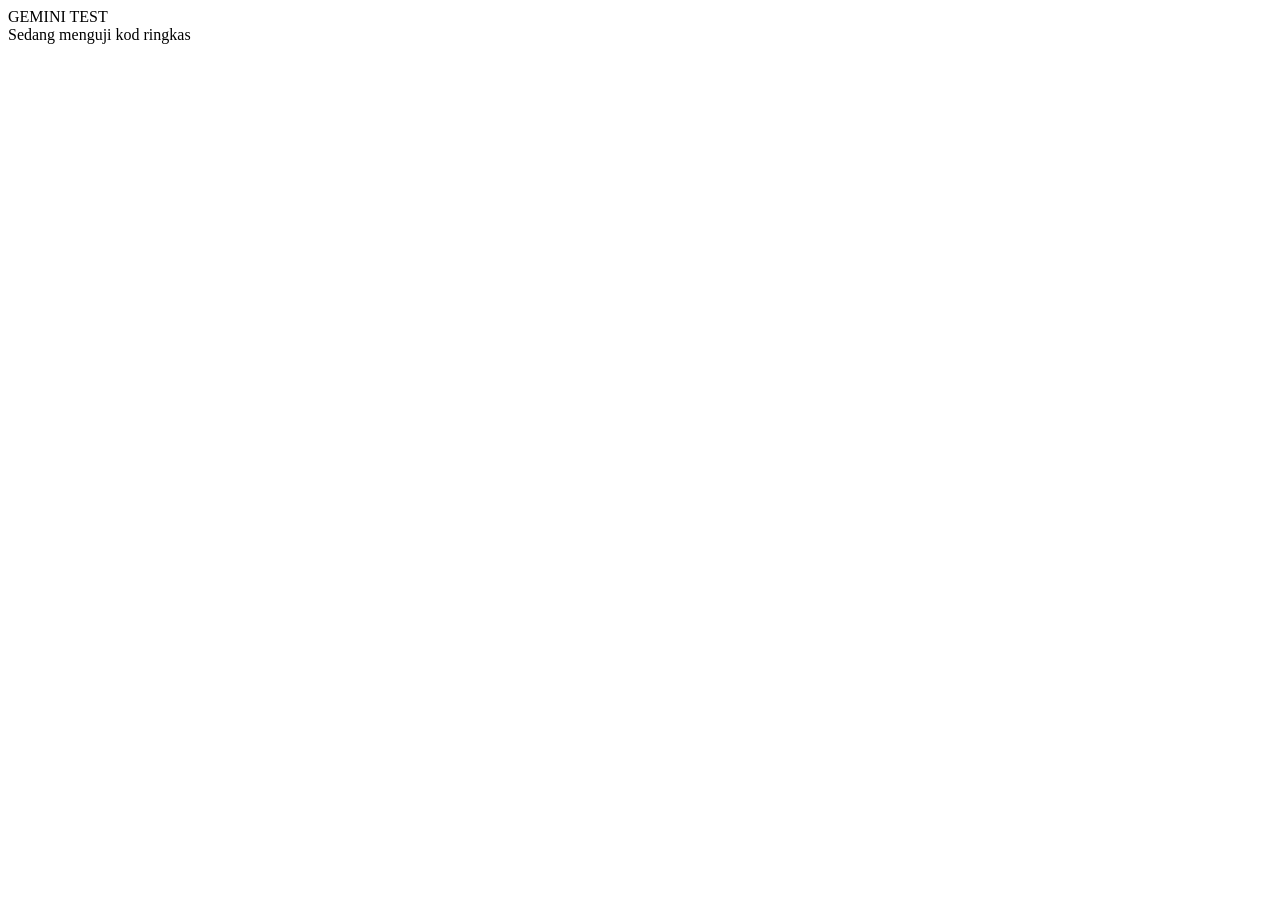
==== index.html @ 134fb784 "Create index.html" ====
<!DOCTYPE html>
<html lang="en">
<head>
    <style>
        /* Masukkan hanya CSS asas dari style-source.css di sini */
        .hide-anim { display: none; }
        .animation-in { /* kod animasi masuk */ }
        .animation-out { /* kod animasi keluar */ }
    </style>
</head>
<body>
    <div id="lower-third-1" class="alt left style-1 hide-anim">
        <div id="alt-1-name">NAMA TEST</div>
        <div id="alt-1-info">INFO TEST</div>
    </div>

    <script src="https://code.jquery.com/jquery-3.6.0.min.js"></script>
    <script>
        // Versi Ringkas tanpa Timer/Slot yang kompleks
        function showLowerThird(name, info) {
            $("#alt-1-name").text(name);
            $("#alt-1-info").text(info);
            
            const element = document.getElementById("lower-third-1");
            element.classList.remove("hide-anim", "animation-out");
            element.classList.add("animation-in");
        }

        function hideLowerThird() {
            const element = document.getElementById("lower-third-1");
            element.classList.remove("animation-in");
            element.classList.add("animation-out");
        }

        // Hardcoded Test: Terus panggil fungsi
        $(document).ready(function() {
            showLowerThird("GEMINI TEST", "Sedang menguji kod ringkas");
        });
    </script>
</body>
</html>
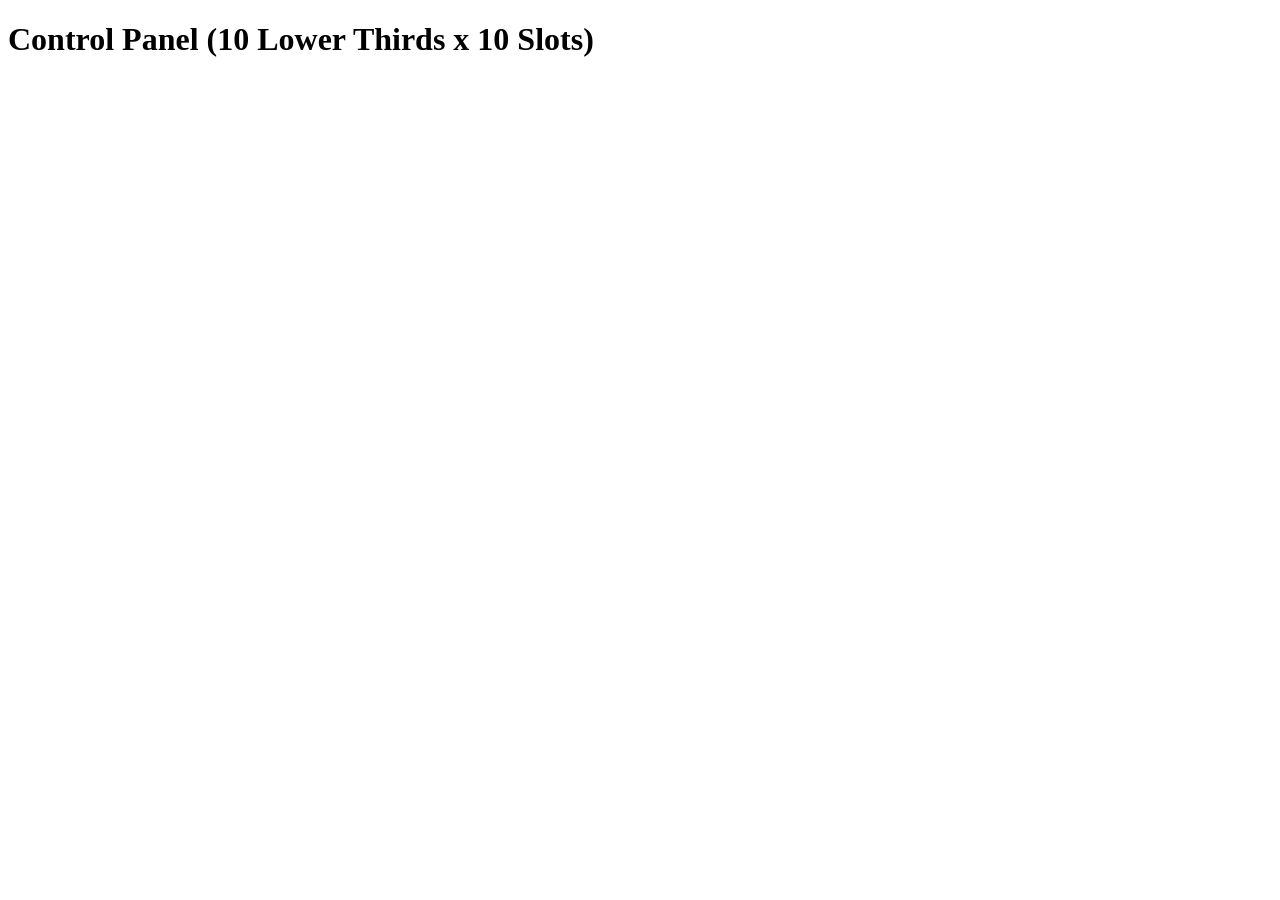
==== commit f6ad2e45: "Update index.html" ====
--- a/index.html
+++ b/index.html
@@ -1,41 +1,62 @@
 <!DOCTYPE html>
-<html lang="en">
+<html lang="ms">
 <head>
+    <meta charset="utf-8">
+    <title>10x10 Lower Thirds Control</title>
+    <link rel="stylesheet" href="../common/css/style-control_panel.css">
+    <script src="../common/js/jquery.js"></script>
     <style>
-        /* Masukkan hanya CSS asas dari style-source.css di sini */
-        .hide-anim { display: none; }
-        .animation-in { /* kod animasi masuk */ }
-        .animation-out { /* kod animasi keluar */ }
+        .lt-section { border: 1px solid #444; margin-bottom: 20px; padding: 15px; background: #222; color: white; }
+        .slot-grid { display: grid; grid-template-columns: repeat(5, 1fr); gap: 5px; margin-top: 10px; }
+        .slot-btn { padding: 5px; cursor: pointer; background: #444; color: white; border: none; }
+        .slot-btn.active { background: #007bff; }
+        input { width: 100%; margin-bottom: 5px; background: #333; color: white; border: 1px solid #555; }
     </style>
 </head>
 <body>
-    <div id="lower-third-1" class="alt left style-1 hide-anim">
-        <div id="alt-1-name">NAMA TEST</div>
-        <div id="alt-1-info">INFO TEST</div>
-    </div>
+    <h1>Control Panel (10 Lower Thirds x 10 Slots)</h1>
+    <div id="container"></div>
 
-    <script src="https://code.jquery.com/jquery-3.6.0.min.js"></script>
     <script>
-        // Versi Ringkas tanpa Timer/Slot yang kompleks
-        function showLowerThird(name, info) {
-            $("#alt-1-name").text(name);
-            $("#alt-1-info").text(info);
-            
-            const element = document.getElementById("lower-third-1");
-            element.classList.remove("hide-anim", "animation-out");
-            element.classList.add("animation-in");
+        const bcp = new BroadcastChannel('obs-lower-thirds-channel');
+
+        // Jana 10 Seksyen
+        for (let i = 1; i <= 10; i++) {
+            $('#container').append(`
+                <div class="lt-section" id="section-${i}">
+                    <h3>Lower Third #${i}</h3>
+                    <input type="text" id="alt-${i}-name" placeholder="Nama untuk LT ${i}">
+                    <input type="text" id="alt-${i}-info" placeholder="Info untuk LT ${i}">
+                    <div class="slot-grid" id="slots-${i}"></div>
+                    <button onclick="toggleLT(${i}, true)" style="background:green; color:white;">ON</button>
+                    <button onclick="toggleLT(${i}, false)" style="background:red; color:white;">OFF</button>
+                </div>
+            `);
+
+            // Jana 10 Slot untuk setiap seksyen
+            for (let s = 1; s <= 10; s++) {
+                $(`#slots-${i}`).append(`
+                    <button class="slot-btn" onclick="saveToSlot(${i}, ${s})">S${s}</button>
+                `);
+            }
         }
 
-        function hideLowerThird() {
-            const element = document.getElementById("lower-third-1");
-            element.classList.remove("animation-in");
-            element.classList.add("animation-out");
+        function saveToSlot(ltId, slotId) {
+            const name = $(`#alt-${ltId}-name`).val();
+            const info = $(`#alt-${ltId}-info`).val();
+            localStorage.setItem(`lt-${ltId}-slot-${slotId}`, JSON.stringify({name, info}));
+            alert(`LT ${ltId} Slot ${slotId} disimpan!`);
         }
 
-        // Hardcoded Test: Terus panggil fungsi
-        $(document).ready(function() {
-            showLowerThird("GEMINI TEST", "Sedang menguji kod ringkas");
-        });
+        function toggleLT(id, status) {
+            const data = {
+                id: id,
+                name: $(`#alt-${id}-name`).val(),
+                info: $(`#alt-${id}-info`).val(),
+                switch: status
+            };
+            bcp.postMessage(data);
+        }
     </script>
 </body>
 </html>
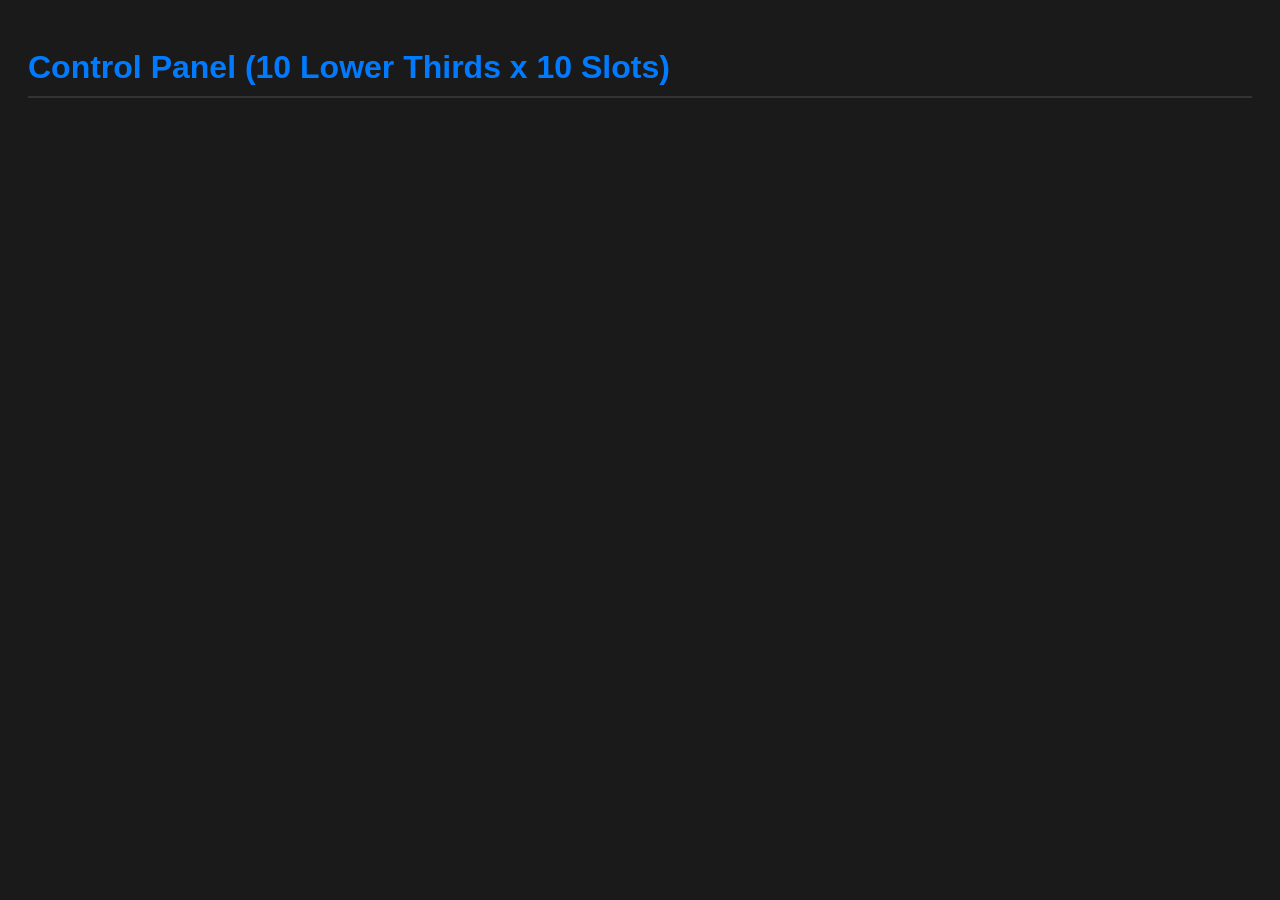
==== commit 13090bb7: "Update index.html" ====
--- a/index.html
+++ b/index.html
@@ -2,52 +2,119 @@
 <html lang="ms">
 <head>
     <meta charset="utf-8">
-    <title>10x10 Lower Thirds Control</title>
-    <link rel="stylesheet" href="../common/css/style-control_panel.css">
-    <script src="../common/js/jquery.js"></script>
+    <meta name="viewport" content="width=device-width, initial-scale=1.0">
+    <title>10x10 Lower Thirds Control Panel</title>
+    
+    <link rel="stylesheet" href="common/css/style-control_panel.css">
+    
+    <script src="common/js/jquery.js"></script>
+
     <style>
-        .lt-section { border: 1px solid #444; margin-bottom: 20px; padding: 15px; background: #222; color: white; }
-        .slot-grid { display: grid; grid-template-columns: repeat(5, 1fr); gap: 5px; margin-top: 10px; }
-        .slot-btn { padding: 5px; cursor: pointer; background: #444; color: white; border: none; }
+        /* Tambahan styling untuk memastikan grid nampak kemas */
+        .lt-section { 
+            border: 1px solid #444; 
+            margin-bottom: 20px; 
+            padding: 15px; 
+            background: #252525; 
+            color: white; 
+            border-radius: 8px;
+        }
+        .slot-grid { 
+            display: grid; 
+            grid-template-columns: repeat(5, 1fr); 
+            gap: 5px; 
+            margin-top: 10px; 
+            margin-bottom: 15px;
+        }
+        .slot-btn { 
+            padding: 8px; 
+            cursor: pointer; 
+            background: #444; 
+            color: white; 
+            border: none; 
+            border-radius: 4px;
+            font-size: 11px;
+        }
         .slot-btn.active { background: #007bff; }
-        input { width: 100%; margin-bottom: 5px; background: #333; color: white; border: 1px solid #555; }
+        .slot-btn:hover { background: #666; }
+        
+        input { 
+            width: calc(100% - 20px); 
+            margin-bottom: 10px; 
+            padding: 8px;
+            background: #333; 
+            color: white; 
+            border: 1px solid #555; 
+            border-radius: 4px;
+        }
+        
+        .control-btns { display: flex; gap: 10px; }
+        .btn-on { background: #28a745; color: white; border: none; padding: 10px; flex: 1; border-radius: 4px; cursor: pointer; font-weight: bold;}
+        .btn-off { background: #dc3545; color: white; border: none; padding: 10px; flex: 1; border-radius: 4px; cursor: pointer; font-weight: bold;}
     </style>
 </head>
-<body>
+<body class="panel">
     <h1>Control Panel (10 Lower Thirds x 10 Slots)</h1>
     <div id="container"></div>
 
     <script>
         const bcp = new BroadcastChannel('obs-lower-thirds-channel');
 
-        // Jana 10 Seksyen
+        // Jana 10 Seksyen Lower Third
         for (let i = 1; i <= 10; i++) {
             $('#container').append(`
                 <div class="lt-section" id="section-${i}">
                     <h3>Lower Third #${i}</h3>
                     <input type="text" id="alt-${i}-name" placeholder="Nama untuk LT ${i}">
                     <input type="text" id="alt-${i}-info" placeholder="Info untuk LT ${i}">
-                    <div class="slot-grid" id="slots-${i}"></div>
-                    <button onclick="toggleLT(${i}, true)" style="background:green; color:white;">ON</button>
-                    <button onclick="toggleLT(${i}, false)" style="background:red; color:white;">OFF</button>
+                    
+                    <div class="slot-grid" id="slots-${i}">
+                        </div>
+                    
+                    <div class="control-btns">
+                        <button class="btn-on" onclick="toggleLT(${i}, true)">ON</button>
+                        <button class="btn-off" onclick="toggleLT(${i}, false)">OFF</button>
+                    </div>
                 </div>
             `);
 
-            // Jana 10 Slot untuk setiap seksyen
+            // Jana 10 Slot memori untuk setiap Lower Third
             for (let s = 1; s <= 10; s++) {
                 $(`#slots-${i}`).append(`
-                    <button class="slot-btn" onclick="saveToSlot(${i}, ${s})">S${s}</button>
+                    <button class="slot-btn" id="btn-lt-${i}-s-${s}" onclick="handleSlotClick(${i}, ${s})">S${s}</button>
                 `);
             }
         }
 
-        function saveToSlot(ltId, slotId) {
-            const name = $(`#alt-${ltId}-name`).val();
-            const info = $(`#alt-${ltId}-info`).val();
-            localStorage.setItem(`lt-${ltId}-slot-${slotId}`, JSON.stringify({name, info}));
-            alert(`LT ${ltId} Slot ${slotId} disimpan!`);
+        // Fungsi Simpan (Klik Kanan/Hold tidak diset, kita guna klik biasa untuk Load & Simpan serentak untuk mudahkan test)
+        function handleSlotClick(ltId, slotId) {
+            const nameField = $(`#alt-${ltId}-name`);
+            const infoField = $(`#alt-${ltId}-info`);
+            
+            // Cuba dapatkan data sedia ada
+            const savedData = localStorage.getItem(`lt-${ltId}-slot-${slotId}`);
+
+            if (nameField.val() === "" && savedData) {
+                // Jika input kosong dan ada data disimpan, LOAD data
+                const data = JSON.parse(savedData);
+                nameField.val(data.name);
+                infoField.val(data.info);
+                console.log(`Slot ${slotId} dimuatkan untuk LT ${ltId}`);
+            } else {
+                // Simpan data baru
+                const dataToSave = {
+                    name: nameField.val(),
+                    info: infoField.val()
+                };
+                localStorage.setItem(`lt-${ltId}-slot-${slotId}`, JSON.stringify(dataToSave));
+                
+                // Highlight butang yang ada data
+                $(`#btn-lt-${ltId}-s-${slotId}`).addClass('active');
+                alert(`LT ${ltId} Slot ${slotId} Berjaya Disimpan!`);
+            }
         }
 
+        // Fungsi ON/OFF ke OBS
         function toggleLT(id, status) {
             const data = {
                 id: id,
@@ -57,6 +124,17 @@
             };
             bcp.postMessage(data);
         }
+
+        // Check data sedia ada pada permulaan (Hardcoded Test Check)
+        $(document).ready(function() {
+            for (let i = 1; i <= 10; i++) {
+                for (let s = 1; s <= 10; s++) {
+                    if (localStorage.getItem(`lt-${i}-slot-${s}`)) {
+                        $(`#btn-lt-${i}-s-${s}`).addClass('active');
+                    }
+                }
+            }
+        });
     </script>
 </body>
 </html>
--- a/common/css/style-control_panel.css
+++ b/common/css/style-control_panel.css
@@ -0,0 +1,83 @@
+body.panel {
+    background-color: #1a1a1a;
+    color: #e0e0e0;
+    font-family: 'Segoe UI', Tahoma, Geneva, Verdana, sans-serif;
+    padding: 20px;
+}
+
+h1 {
+    border-bottom: 2px solid #333;
+    padding-bottom: 10px;
+    color: #007bff;
+}
+
+.lt-section {
+    background: #252525;
+    border-radius: 8px;
+    padding: 15px;
+    margin-bottom: 20px;
+    box-shadow: 0 4px 6px rgba(0,0,0,0.3);
+}
+
+.lt-section h3 {
+    margin-top: 0;
+    color: #ffc107; /* Warna emas untuk tajuk LT */
+}
+
+input[type="text"] {
+    background: #333;
+    border: 1px solid #444;
+    color: white;
+    padding: 8px;
+    border-radius: 4px;
+    width: calc(100% - 20px);
+    margin-bottom: 10px;
+}
+
+/* Grid Butang Slot (10 Slot) */
+.slot-grid {
+    display: grid;
+    grid-template-columns: repeat(5, 1fr);
+    gap: 8px;
+    margin: 10px 0;
+}
+
+.slot-btn {
+    background: #444;
+    border: none;
+    color: white;
+    padding: 5px;
+    border-radius: 3px;
+    cursor: pointer;
+    font-size: 12px;
+    transition: 0.2s;
+}
+
+.slot-btn:hover {
+    background: #666;
+}
+
+.slot-btn.active {
+    background: #28a745; /* Hijau jika slot dipilih */
+}
+
+/* Butang ON/OFF */
+button.on-btn {
+    background: #28a745;
+    color: white;
+    border: none;
+    padding: 10px 20px;
+    border-radius: 4px;
+    cursor: pointer;
+    font-weight: bold;
+}
+
+button.off-btn {
+    background: #dc3545;
+    color: white;
+    border: none;
+    padding: 10px 20px;
+    border-radius: 4px;
+    cursor: pointer;
+    font-weight: bold;
+}
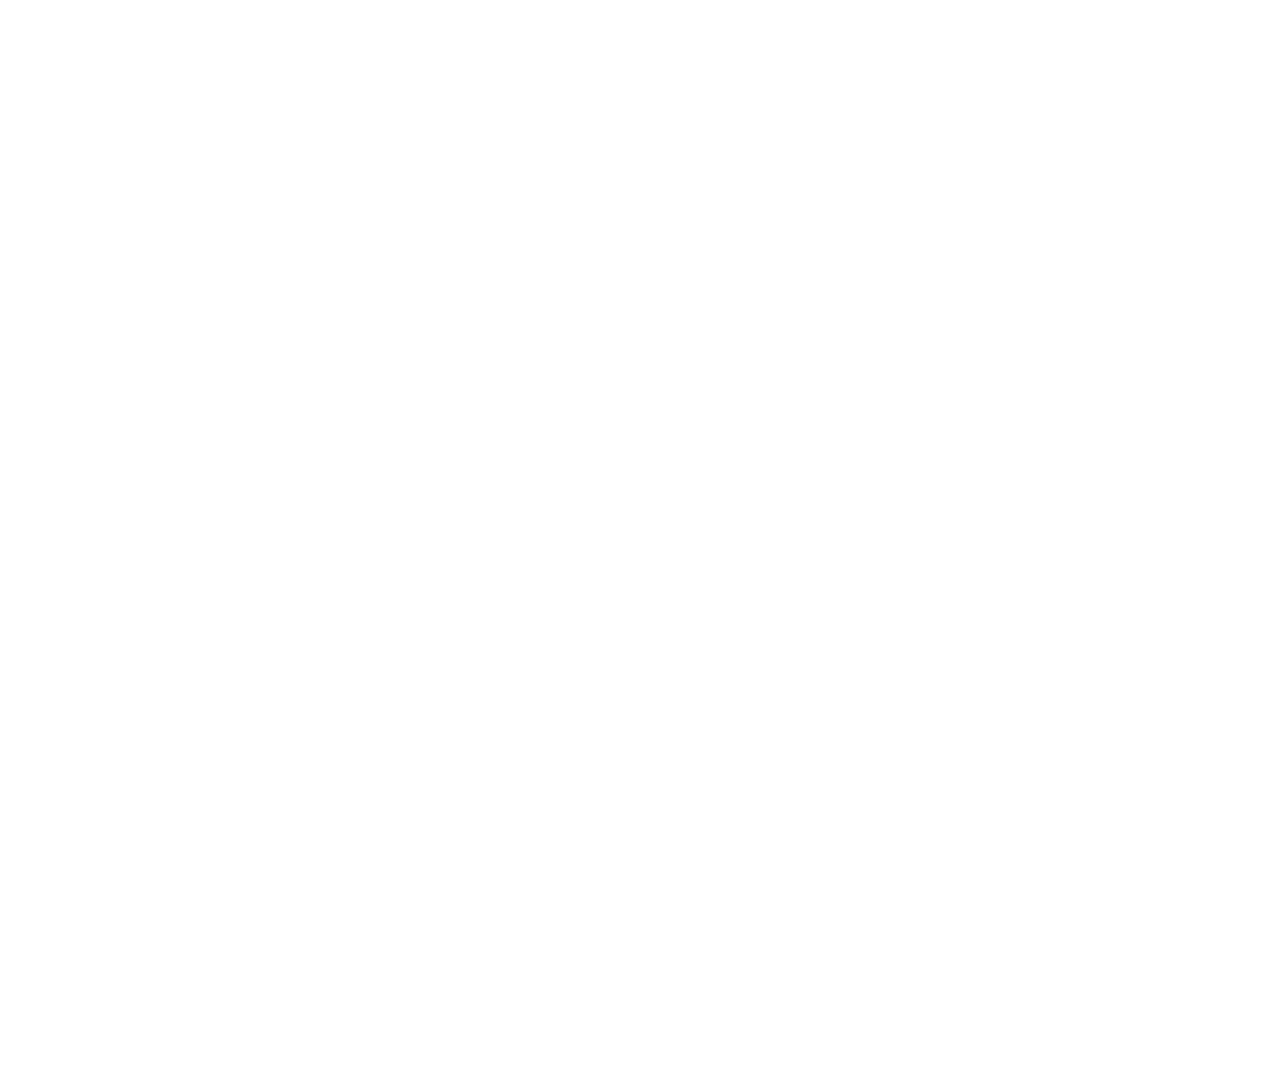
==== commit 07b14ed2: "Update index.html" ====
--- a/index.html
+++ b/index.html
@@ -2,139 +2,112 @@
 <html lang="ms">
 <head>
     <meta charset="utf-8">
-    <meta name="viewport" content="width=device-width, initial-scale=1.0">
-    <title>10x10 Lower Thirds Control Panel</title>
+    <title>Lower Thirds Source - 10 Channels</title>
     
     <link rel="stylesheet" href="common/css/style-control_panel.css">
+    <link rel="stylesheet" href="common/css/style-source.css">
     
     <script src="common/js/jquery.js"></script>
 
     <style>
-        /* Tambahan styling untuk memastikan grid nampak kemas */
-        .lt-section { 
-            border: 1px solid #444; 
-            margin-bottom: 20px; 
-            padding: 15px; 
-            background: #252525; 
-            color: white; 
-            border-radius: 8px;
+        /* Memastikan canvas adalah lutsinar dan mengikut saiz OBS */
+        body {
+            background-color: transparent !important;
+            overflow: hidden;
+            width: 1920px;
+            height: 1080px;
+            margin: 0;
+            padding: 0;
         }
-        .slot-grid { 
-            display: grid; 
-            grid-template-columns: repeat(5, 1fr); 
-            gap: 5px; 
-            margin-top: 10px; 
-            margin-bottom: 15px;
+
+        #display-container {
+            position: relative;
+            width: 100%;
+            height: 100%;
         }
-        .slot-btn { 
-            padding: 8px; 
-            cursor: pointer; 
-            background: #444; 
-            color: white; 
-            border: none; 
-            border-radius: 4px;
-            font-size: 11px;
+
+        /* Kedudukan setiap LT supaya tersusun secara menegak */
+        .alt {
+            position: absolute;
+            left: 50px;
+            transition: all 0.5s ease-in-out;
         }
-        .slot-btn.active { background: #007bff; }
-        .slot-btn:hover { background: #666; }
-        
-        input { 
-            width: calc(100% - 20px); 
-            margin-bottom: 10px; 
-            padding: 8px;
-            background: #333; 
-            color: white; 
-            border: 1px solid #555; 
-            border-radius: 4px;
+
+        /* Susunan 10 Lower Third dari bawah ke atas */
+        #lower-third-1  { bottom: 50px; }
+        #lower-third-2  { bottom: 140px; }
+        #lower-third-3  { bottom: 230px; }
+        #lower-third-4  { bottom: 320px; }
+        #lower-third-5  { bottom: 410px; }
+        #lower-third-6  { bottom: 500px; }
+        #lower-third-7  { bottom: 590px; }
+        #lower-third-8  { bottom: 680px; }
+        #lower-third-9  { bottom: 770px; }
+        #lower-third-10 { bottom: 860px; }
+
+        /* Memastikan text-mask berfungsi untuk kesan "teks muncul" */
+        .text-mask {
+            overflow: hidden;
+            display: block;
         }
-        
-        .control-btns { display: flex; gap: 10px; }
-        .btn-on { background: #28a745; color: white; border: none; padding: 10px; flex: 1; border-radius: 4px; cursor: pointer; font-weight: bold;}
-        .btn-off { background: #dc3545; color: white; border: none; padding: 10px; flex: 1; border-radius: 4px; cursor: pointer; font-weight: bold;}
     </style>
 </head>
-<body class="panel">
-    <h1>Control Panel (10 Lower Thirds x 10 Slots)</h1>
-    <div id="container"></div>
+<body class="browser-source">
+    <div id="display-container"></div>
 
     <script>
         const bcp = new BroadcastChannel('obs-lower-thirds-channel');
 
-        // Jana 10 Seksyen Lower Third
+        // Jana 10 bekas Lower Third (Mengikut struktur HTML v1.6)
         for (let i = 1; i <= 10; i++) {
-            $('#container').append(`
-                <div class="lt-section" id="section-${i}">
-                    <h3>Lower Third #${i}</h3>
-                    <input type="text" id="alt-${i}-name" placeholder="Nama untuk LT ${i}">
-                    <input type="text" id="alt-${i}-info" placeholder="Info untuk LT ${i}">
-                    
-                    <div class="slot-grid" id="slots-${i}">
+            $('#display-container').append(`
+                <div id="lower-third-${i}" class="alt left style-1 hide-anim" style="display:none;">
+                    <div class="graph-1"></div> <div class="text-content">
+                        <div class="text-mask">
+                            <div id="alt-${i}-name"></div>
                         </div>
-                    
-                    <div class="control-btns">
-                        <button class="btn-on" onclick="toggleLT(${i}, true)">ON</button>
-                        <button class="btn-off" onclick="toggleLT(${i}, false)">OFF</button>
+                        <div class="text-mask">
+                            <div id="alt-${i}-info"></div>
+                        </div>
                     </div>
+                    <div class="graph-2"></div>
                 </div>
             `);
-
-            // Jana 10 Slot memori untuk setiap Lower Third
-            for (let s = 1; s <= 10; s++) {
-                $(`#slots-${i}`).append(`
-                    <button class="slot-btn" id="btn-lt-${i}-s-${s}" onclick="handleSlotClick(${i}, ${s})">S${s}</button>
-                `);
-            }
         }
 
-        // Fungsi Simpan (Klik Kanan/Hold tidak diset, kita guna klik biasa untuk Load & Simpan serentak untuk mudahkan test)
-        function handleSlotClick(ltId, slotId) {
-            const nameField = $(`#alt-${ltId}-name`);
-            const infoField = $(`#alt-${ltId}-info`);
-            
-            // Cuba dapatkan data sedia ada
-            const savedData = localStorage.getItem(`lt-${ltId}-slot-${slotId}`);
+        // Mendengar arahan dari index.html
+        bcp.onmessage = function(ev) {
+            const data = ev.data;
+            const target = $(`#lower-third-${data.id}`);
+            const nameEl = $(`#alt-${data.id}-name`);
+            const infoEl = $(`#alt-${data.id}-info`);
 
-            if (nameField.val() === "" && savedData) {
-                // Jika input kosong dan ada data disimpan, LOAD data
-                const data = JSON.parse(savedData);
-                nameField.val(data.name);
-                infoField.val(data.info);
-                console.log(`Slot ${slotId} dimuatkan untuk LT ${ltId}`);
+            if (data.switch) {
+                // Masukkan teks baru
+                nameEl.text(data.name);
+                infoEl.text(data.info);
+
+                // Jalankan animasi masuk
+                target.show();
+                setTimeout(() => {
+                    target.removeClass('hide-anim').addClass('animation-in');
+                }, 10);
+                
+                console.log(`LT ${data.id} is now ON`);
             } else {
-                // Simpan data baru
-                const dataToSave = {
-                    name: nameField.val(),
-                    info: infoField.val()
-                };
-                localStorage.setItem(`lt-${ltId}-slot-${slotId}`, JSON.stringify(dataToSave));
+                // Jalankan animasi keluar
+                target.addClass('hide-anim').removeClass('animation-in');
                 
-                // Highlight butang yang ada data
-                $(`#btn-lt-${ltId}-s-${slotId}`).addClass('active');
-                alert(`LT ${ltId} Slot ${slotId} Berjaya Disimpan!`);
+                // Sembunyikan elemen selepas animasi tamat (0.5s)
+                setTimeout(() => {
+                    if (target.hasClass('hide-anim')) {
+                        target.hide();
+                    }
+                }, 500);
+                
+                console.log(`LT ${data.id} is now OFF`);
             }
-        }
-
-        // Fungsi ON/OFF ke OBS
-        function toggleLT(id, status) {
-            const data = {
-                id: id,
-                name: $(`#alt-${id}-name`).val(),
-                info: $(`#alt-${id}-info`).val(),
-                switch: status
-            };
-            bcp.postMessage(data);
-        }
-
-        // Check data sedia ada pada permulaan (Hardcoded Test Check)
-        $(document).ready(function() {
-            for (let i = 1; i <= 10; i++) {
-                for (let s = 1; s <= 10; s++) {
-                    if (localStorage.getItem(`lt-${i}-slot-${s}`)) {
-                        $(`#btn-lt-${i}-s-${s}`).addClass('active');
-                    }
-                }
-            }
-        });
+        };
     </script>
 </body>
 </html>
--- a/common/css/style-source.css
+++ b/common/css/style-source.css
@@ -0,0 +1,56 @@
+/* Layout Asas Lower Third */
+.browser-source {
+    overflow: hidden;
+    background-color: transparent;
+}
+
+.alt {
+    position: absolute;
+    display: flex;
+    align-items: center;
+    opacity: 0;
+    transition: all 0.5s ease-in-out;
+    bottom: 50px; /* Kedudukan dari bawah */
+    left: 50px;   /* Kedudukan dari kiri */
+}
+
+/* Animasi In/Out sebijik fail asal */
+.animation-in {
+    opacity: 1 !important;
+    transform: translateX(0);
+}
+
+.hide-anim {
+    opacity: 0;
+    transform: translateX(-100px);
+}
+
+/* Rupa Paras Text (Sama seperti style-1 fail asal) */
+.text-content {
+    background: rgba(0, 0, 0, 0.8);
+    color: white;
+    padding: 10px 20px;
+    border-left: 5px solid #007bff; /* Warna biru profesional */
+    font-family: 'Arial', sans-serif;
+}
+
+.text-mask {
+    overflow: hidden;
+}
+
+[id^="alt-"][id$="-name"] {
+    font-size: 28px;
+    font-weight: bold;
+    text-transform: uppercase;
+}
+
+[id^="alt-"][id$="-info"] {
+    font-size: 18px;
+    color: #cccccc;
+}
+
+/* Styling untuk 10 slot/LT supaya tidak bertindih */
+#lower-third-2 { bottom: 120px; }
+#lower-third-3 { bottom: 190px; }
+#lower-third-4 { bottom: 260px; }
+/* ... tambahkan jika mahu papar serentak secara menegak ... */
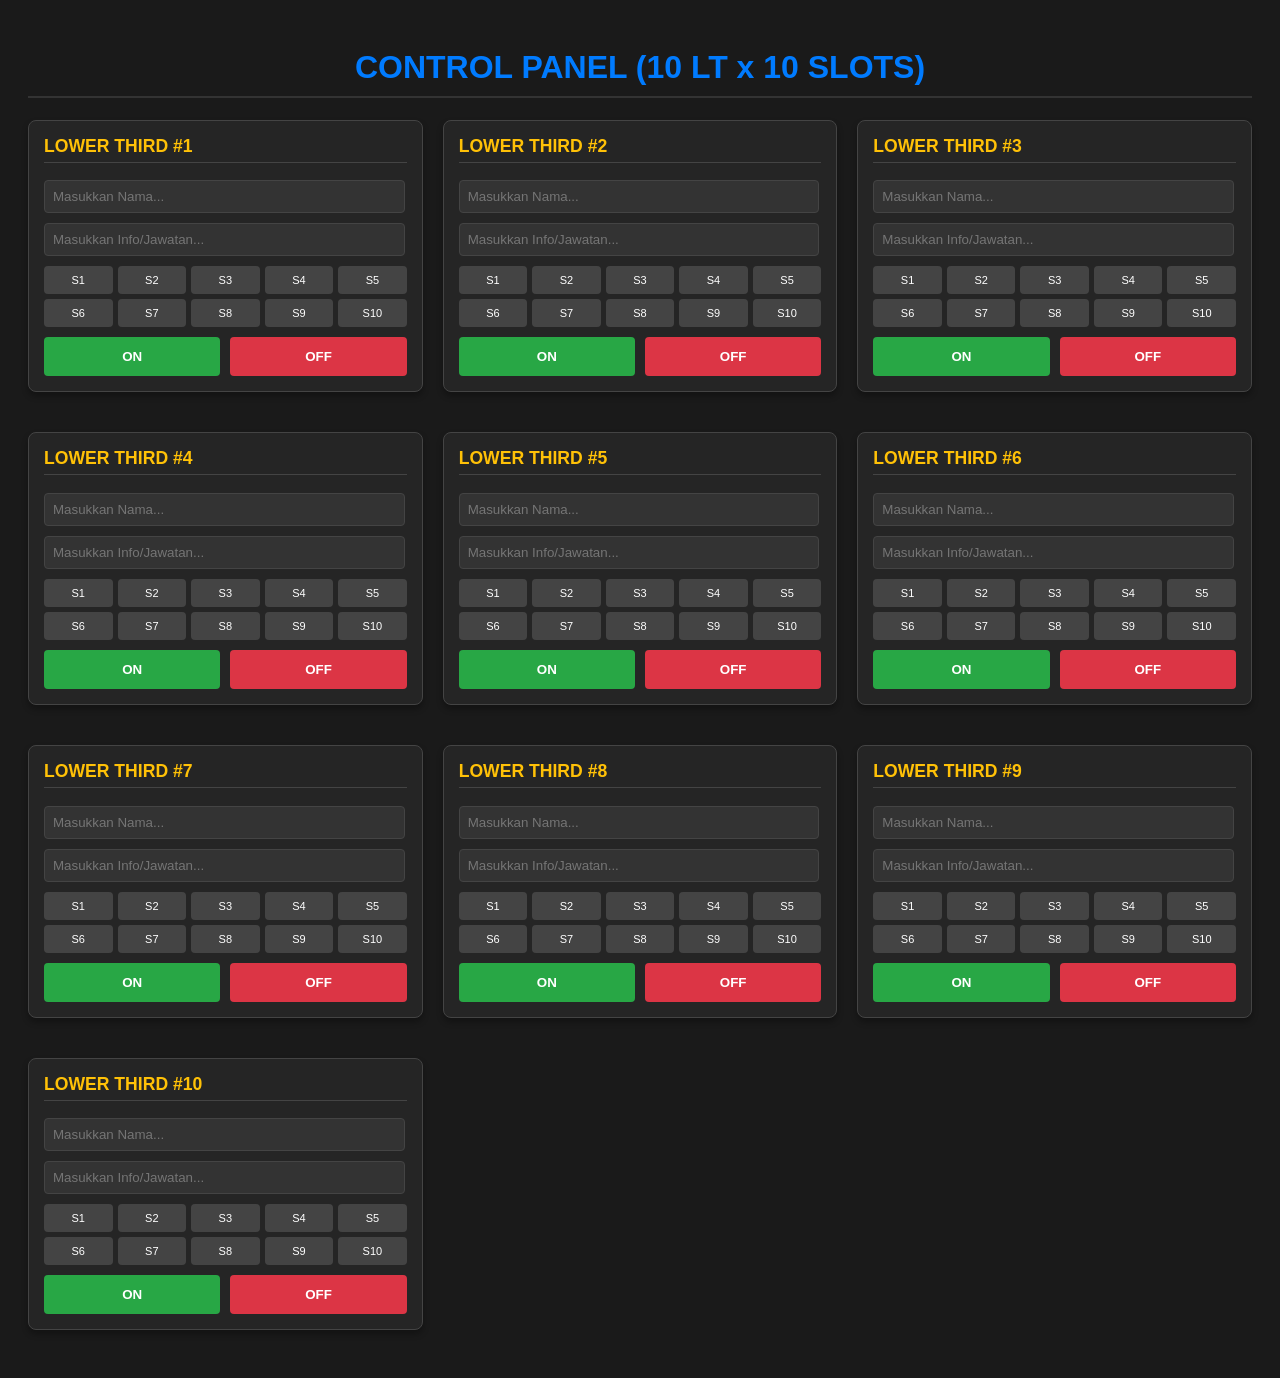
==== commit e5d005ce: "Update index.html" ====
--- a/index.html
+++ b/index.html
@@ -2,112 +2,178 @@
 <html lang="ms">
 <head>
     <meta charset="utf-8">
-    <title>Lower Thirds Source - 10 Channels</title>
+    <meta name="viewport" content="width=device-width, initial-scale=1.0">
+    <title>10x10 Lower Thirds Control Panel</title>
     
     <link rel="stylesheet" href="common/css/style-control_panel.css">
-    <link rel="stylesheet" href="common/css/style-source.css">
     
     <script src="common/js/jquery.js"></script>
 
     <style>
-        /* Memastikan canvas adalah lutsinar dan mengikut saiz OBS */
-        body {
-            background-color: transparent !important;
-            overflow: hidden;
-            width: 1920px;
-            height: 1080px;
-            margin: 0;
-            padding: 0;
+        /* Styling tambahan untuk memastikan panel nampak profesional & tersusun */
+        body.panel {
+            background-color: #1a1a1a;
+            color: #e0e0e0;
+            font-family: 'Segoe UI', sans-serif;
+            padding: 20px;
         }
 
-        #display-container {
-            position: relative;
-            width: 100%;
-            height: 100%;
+        h1 {
+            border-bottom: 2px solid #333;
+            padding-bottom: 10px;
+            color: #007bff;
+            text-align: center;
         }
 
-        /* Kedudukan setiap LT supaya tersusun secara menegak */
-        .alt {
-            position: absolute;
-            left: 50px;
-            transition: all 0.5s ease-in-out;
+        #container {
+            display: grid;
+            grid-template-columns: repeat(auto-fill, minmax(350px, 1fr));
+            gap: 20px;
+            margin-top: 20px;
         }
 
-        /* Susunan 10 Lower Third dari bawah ke atas */
-        #lower-third-1  { bottom: 50px; }
-        #lower-third-2  { bottom: 140px; }
-        #lower-third-3  { bottom: 230px; }
-        #lower-third-4  { bottom: 320px; }
-        #lower-third-5  { bottom: 410px; }
-        #lower-third-6  { bottom: 500px; }
-        #lower-third-7  { bottom: 590px; }
-        #lower-third-8  { bottom: 680px; }
-        #lower-third-9  { bottom: 770px; }
-        #lower-third-10 { bottom: 860px; }
+        .lt-section { 
+            border: 1px solid #444; 
+            padding: 15px; 
+            background: #252525; 
+            border-radius: 8px;
+            box-shadow: 0 4px 6px rgba(0,0,0,0.3);
+        }
 
-        /* Memastikan text-mask berfungsi untuk kesan "teks muncul" */
-        .text-mask {
-            overflow: hidden;
+        .lt-section h3 { 
+            margin-top: 0; 
+            color: #ffc107; 
+            font-size: 1.1em;
+            border-bottom: 1px solid #444;
+            padding-bottom: 5px;
+        }
+
+        .slot-grid { 
+            display: grid; 
+            grid-template-columns: repeat(5, 1fr); 
+            gap: 5px; 
+            margin: 10px 0;
+        }
+
+        .slot-btn { 
+            padding: 8px 0; 
+            cursor: pointer; 
+            background: #444; 
+            color: white; 
+            border: none; 
+            border-radius: 4px;
+            font-size: 11px;
+            transition: 0.2s;
+        }
+
+        .slot-btn.active { background: #007bff; font-weight: bold; }
+        .slot-btn:hover { background: #666; }
+        
+        input { 
+            width: calc(100% - 20px); 
+            margin-bottom: 8px; 
+            padding: 10px;
+            background: #333; 
+            color: white; 
+            border: 1px solid #555; 
+            border-radius: 4px;
             display: block;
         }
+        
+        .control-btns { display: flex; gap: 10px; margin-top: 10px; }
+        .btn-on { background: #28a745; color: white; border: none; padding: 12px; flex: 1; border-radius: 4px; cursor: pointer; font-weight: bold; transition: 0.2s;}
+        .btn-off { background: #dc3545; color: white; border: none; padding: 12px; flex: 1; border-radius: 4px; cursor: pointer; font-weight: bold; transition: 0.2s;}
+        .btn-on:hover { background: #218838; }
+        .btn-off:hover { background: #c82333; }
     </style>
 </head>
-<body class="browser-source">
-    <div id="display-container"></div>
+<body class="panel">
+    <h1>CONTROL PANEL (10 LT x 10 SLOTS)</h1>
+    <div id="container"></div>
 
     <script>
         const bcp = new BroadcastChannel('obs-lower-thirds-channel');
 
-        // Jana 10 bekas Lower Third (Mengikut struktur HTML v1.6)
+        // Jana 10 Seksyen Lower Third secara automatik
         for (let i = 1; i <= 10; i++) {
-            $('#display-container').append(`
-                <div id="lower-third-${i}" class="alt left style-1 hide-anim" style="display:none;">
-                    <div class="graph-1"></div> <div class="text-content">
-                        <div class="text-mask">
-                            <div id="alt-${i}-name"></div>
+            $('#container').append(`
+                <div class="lt-section" id="section-${i}">
+                    <h3>LOWER THIRD #${i}</h3>
+                    <input type="text" id="alt-${i}-name" placeholder="Masukkan Nama...">
+                    <input type="text" id="alt-${i}-info" placeholder="Masukkan Info/Jawatan...">
+                    
+                    <div class="slot-grid" id="slots-${i}">
                         </div>
-                        <div class="text-mask">
-                            <div id="alt-${i}-info"></div>
-                        </div>
+                    
+                    <div class="control-btns">
+                        <button class="btn-on" onclick="toggleLT(${i}, true)">ON</button>
+                        <button class="btn-off" onclick="toggleLT(${i}, false)">OFF</button>
                     </div>
-                    <div class="graph-2"></div>
                 </div>
             `);
+
+            // Jana 10 Slot memori untuk setiap Lower Third
+            for (let s = 1; s <= 10; s++) {
+                $(`#slots-${i}`).append(`
+                    <button class="slot-btn" id="btn-lt-${i}-s-${s}" onclick="handleSlotClick(${i}, ${s})">S${s}</button>
+                `);
+            }
         }
 
-        // Mendengar arahan dari index.html
-        bcp.onmessage = function(ev) {
-            const data = ev.data;
-            const target = $(`#lower-third-${data.id}`);
-            const nameEl = $(`#alt-${data.id}-name`);
-            const infoEl = $(`#alt-${data.id}-info`);
+        /**
+         * Logik Slot Memori:
+         * 1. Jika input kosong, ia akan LOAD data dari slot.
+         * 2. Jika input ada teks, ia akan SAVE data ke slot.
+         */
+        function handleSlotClick(ltId, slotId) {
+            const nameField = $(`#alt-${ltId}-name`);
+            const infoField = $(`#alt-${ltId}-info`);
+            const storageKey = `lt-${ltId}-slot-${slotId}`;
+            
+            const savedData = localStorage.getItem(storageKey);
 
-            if (data.switch) {
-                // Masukkan teks baru
-                nameEl.text(data.name);
-                infoEl.text(data.info);
+            if (nameField.val() === "" && savedData) {
+                // LOAD DATA
+                const data = JSON.parse(savedData);
+                nameField.val(data.name);
+                infoField.val(data.info);
+                console.log(`LT ${ltId} Slot ${slotId} dimuatkan.`);
+            } else {
+                // SAVE DATA
+                const dataToSave = {
+                    name: nameField.val(),
+                    info: infoField.val()
+                };
+                localStorage.setItem(storageKey, JSON.stringify(dataToSave));
+                $(`#btn-lt-${ltId}-s-${slotId}`).addClass('active');
+                console.log(`LT ${ltId} Slot ${slotId} disimpan.`);
+            }
+        }
 
-                // Jalankan animasi masuk
-                target.show();
-                setTimeout(() => {
-                    target.removeClass('hide-anim').addClass('animation-in');
-                }, 10);
-                
-                console.log(`LT ${data.id} is now ON`);
-            } else {
-                // Jalankan animasi keluar
-                target.addClass('hide-anim').removeClass('animation-in');
-                
-                // Sembunyikan elemen selepas animasi tamat (0.5s)
-                setTimeout(() => {
-                    if (target.hasClass('hide-anim')) {
-                        target.hide();
+        /**
+         * Menghantar data ke browser-source.html melalui BroadcastChannel
+         */
+        function toggleLT(id, status) {
+            const data = {
+                id: id,
+                name: $(`#alt-${id}-name`).val(),
+                info: $(`#alt-${id}-info`).val(),
+                switch: status
+            };
+            bcp.postMessage(data);
+            console.log(`LT ${id} dihantar: ${status ? 'ON' : 'OFF'}`);
+        }
+
+        // Semak data sedia ada dalam LocalStorage semasa mula (Highlight butang slot yang berisi)
+        $(document).ready(function() {
+            for (let i = 1; i <= 10; i++) {
+                for (let s = 1; s <= 10; s++) {
+                    if (localStorage.getItem(`lt-${i}-slot-${s}`)) {
+                        $(`#btn-lt-${i}-s-${s}`).addClass('active');
                     }
-                }, 500);
-                
-                console.log(`LT ${data.id} is now OFF`);
+                }
             }
-        };
+        });
     </script>
 </body>
 </html>
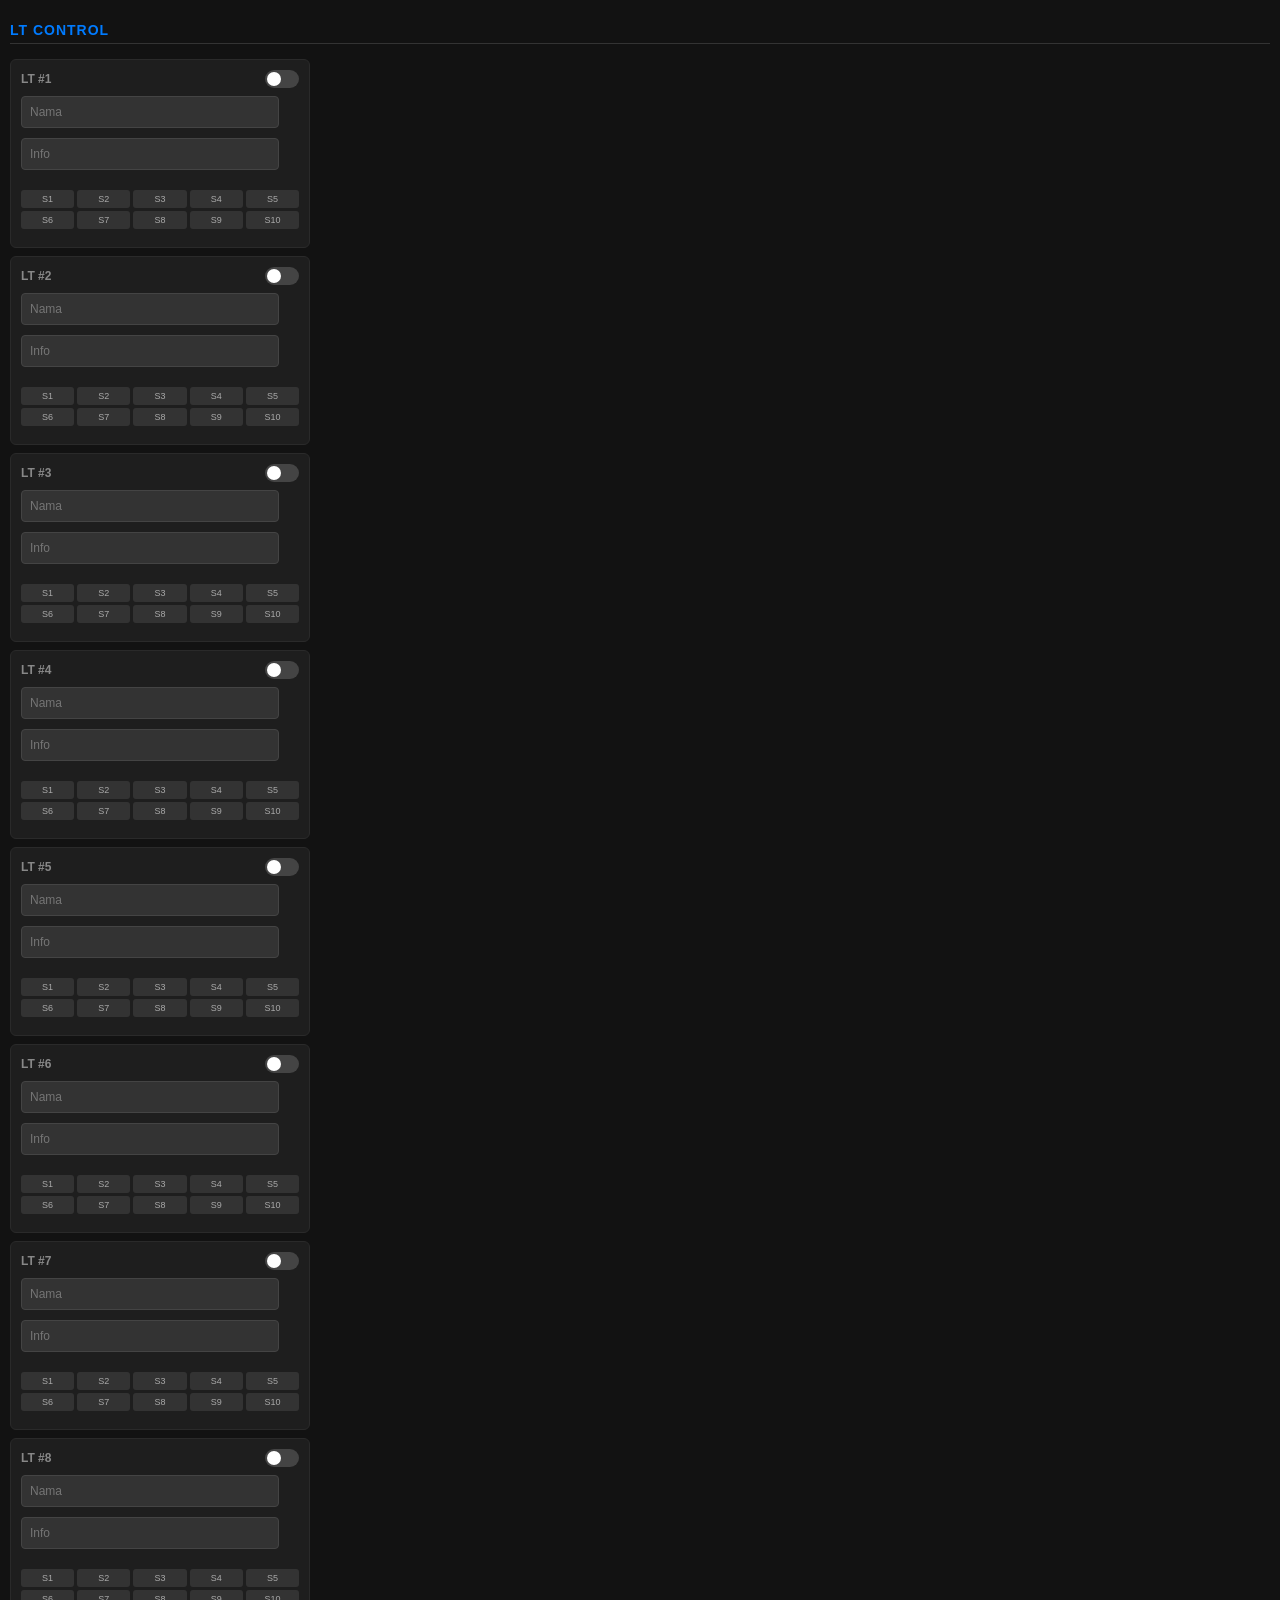
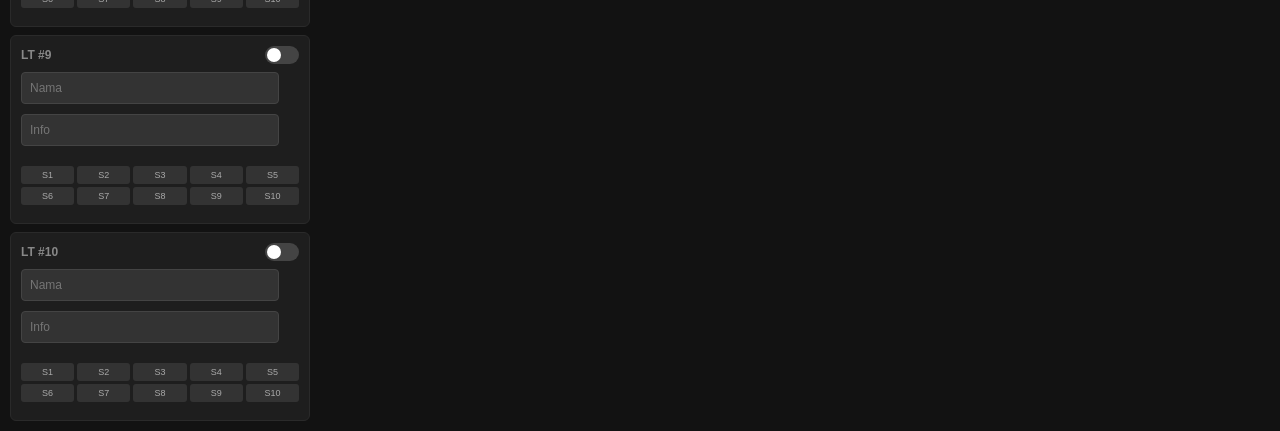
==== commit 0b2b1d95: "Update index.html" ====
--- a/index.html
+++ b/index.html
@@ -2,175 +2,187 @@
 <html lang="ms">
 <head>
     <meta charset="utf-8">
-    <meta name="viewport" content="width=device-width, initial-scale=1.0">
-    <title>10x10 Lower Thirds Control Panel</title>
-    
+    <title>Sleek OBS Control Panel</title>
     <link rel="stylesheet" href="common/css/style-control_panel.css">
-    
     <script src="common/js/jquery.js"></script>
 
     <style>
-        /* Styling tambahan untuk memastikan panel nampak profesional & tersusun */
         body.panel {
-            background-color: #1a1a1a;
-            color: #e0e0e0;
-            font-family: 'Segoe UI', sans-serif;
-            padding: 20px;
+            background-color: #121212;
+            color: #efefef;
+            font-family: 'Inter', sans-serif;
+            margin: 0;
+            padding: 10px;
         }
 
-        h1 {
-            border-bottom: 2px solid #333;
-            padding-bottom: 10px;
+        h2 {
+            font-size: 14px;
+            text-transform: uppercase;
+            letter-spacing: 1px;
             color: #007bff;
-            text-align: center;
-        }
-
-        #container {
-            display: grid;
-            grid-template-columns: repeat(auto-fill, minmax(350px, 1fr));
-            gap: 20px;
-            margin-top: 20px;
-        }
-
-        .lt-section { 
-            border: 1px solid #444; 
-            padding: 15px; 
-            background: #252525; 
-            border-radius: 8px;
-            box-shadow: 0 4px 6px rgba(0,0,0,0.3);
-        }
-
-        .lt-section h3 { 
-            margin-top: 0; 
-            color: #ffc107; 
-            font-size: 1.1em;
-            border-bottom: 1px solid #444;
+            margin-bottom: 15px;
+            border-bottom: 1px solid #333;
             padding-bottom: 5px;
         }
 
-        .slot-grid { 
-            display: grid; 
-            grid-template-columns: repeat(5, 1fr); 
-            gap: 5px; 
-            margin: 10px 0;
+        /* Layout Menegak */
+        #container {
+            display: flex;
+            flex-direction: column;
+            gap: 8px;
+            max-width: 300px; /* Lebar sesuai untuk dock kiri OBS */
         }
 
-        .slot-btn { 
-            padding: 8px 0; 
-            cursor: pointer; 
-            background: #444; 
-            color: white; 
-            border: none; 
-            border-radius: 4px;
-            font-size: 11px;
-            transition: 0.2s;
+        .lt-row {
+            background: #1e1e1e;
+            border-radius: 6px;
+            padding: 10px;
+            border: 1px solid #2a2a2a;
         }
 
-        .slot-btn.active { background: #007bff; font-weight: bold; }
-        .slot-btn:hover { background: #666; }
-        
-        input { 
-            width: calc(100% - 20px); 
-            margin-bottom: 8px; 
-            padding: 10px;
-            background: #333; 
-            color: white; 
-            border: 1px solid #555; 
+        .lt-header {
+            display: flex;
+            justify-content: space-between;
+            align-items: center;
+            margin-bottom: 8px;
+        }
+
+        .lt-title {
+            font-size: 12px;
+            font-weight: bold;
+            color: #888;
+        }
+
+        /* Input Ringkas */
+        input {
+            width: 100%;
+            background: #2a2a2a;
+            border: 1px solid #3a3a3a;
+            color: white;
+            padding: 6px;
+            font-size: 12px;
             border-radius: 4px;
-            display: block;
+            margin-bottom: 4px;
+            box-sizing: border-box;
         }
-        
-        .control-btns { display: flex; gap: 10px; margin-top: 10px; }
-        .btn-on { background: #28a745; color: white; border: none; padding: 12px; flex: 1; border-radius: 4px; cursor: pointer; font-weight: bold; transition: 0.2s;}
-        .btn-off { background: #dc3545; color: white; border: none; padding: 12px; flex: 1; border-radius: 4px; cursor: pointer; font-weight: bold; transition: 0.2s;}
-        .btn-on:hover { background: #218838; }
-        .btn-off:hover { background: #c82333; }
+
+        /* Slot Buttons Kompak */
+        .slot-grid {
+            display: grid;
+            grid-template-columns: repeat(5, 1fr);
+            gap: 3px;
+            margin-bottom: 8px;
+        }
+
+        .slot-btn {
+            background: #333;
+            border: none;
+            color: #aaa;
+            font-size: 9px;
+            padding: 4px 0;
+            border-radius: 3px;
+            cursor: pointer;
+        }
+
+        .slot-btn.active {
+            background: #444;
+            color: #007bff;
+            border: 1px solid #007bff;
+        }
+
+        /* Toggle Switch Moden */
+        .switch {
+            position: relative;
+            display: inline-block;
+            width: 34px;
+            height: 18px;
+        }
+
+        .switch input { opacity: 0; width: 0; height: 0; }
+
+        .slider {
+            position: absolute;
+            cursor: pointer;
+            top: 0; left: 0; right: 0; bottom: 0;
+            background-color: #444;
+            transition: .3s;
+            border-radius: 18px;
+        }
+
+        .slider:before {
+            position: absolute;
+            content: "";
+            height: 14px; width: 14px;
+            left: 2px; bottom: 2px;
+            background-color: white;
+            transition: .3s;
+            border-radius: 50%;
+        }
+
+        input:checked + .slider { background-color: #28a745; }
+        input:checked + .slider:before { transform: translateX(16px); }
+
     </style>
 </head>
 <body class="panel">
-    <h1>CONTROL PANEL (10 LT x 10 SLOTS)</h1>
+    <h2>LT Control</h2>
     <div id="container"></div>
 
     <script>
         const bcp = new BroadcastChannel('obs-lower-thirds-channel');
 
-        // Jana 10 Seksyen Lower Third secara automatik
         for (let i = 1; i <= 10; i++) {
             $('#container').append(`
-                <div class="lt-section" id="section-${i}">
-                    <h3>LOWER THIRD #${i}</h3>
-                    <input type="text" id="alt-${i}-name" placeholder="Masukkan Nama...">
-                    <input type="text" id="alt-${i}-info" placeholder="Masukkan Info/Jawatan...">
-                    
-                    <div class="slot-grid" id="slots-${i}">
-                        </div>
-                    
-                    <div class="control-btns">
-                        <button class="btn-on" onclick="toggleLT(${i}, true)">ON</button>
-                        <button class="btn-off" onclick="toggleLT(${i}, false)">OFF</button>
+                <div class="lt-row">
+                    <div class="lt-header">
+                        <span class="lt-title">LT #${i}</span>
+                        <label class="switch">
+                            <input type="checkbox" id="toggle-${i}" onchange="sendToggle(${i})">
+                            <span class="slider"></span>
+                        </label>
                     </div>
+                    <input type="text" id="alt-${i}-name" placeholder="Nama">
+                    <input type="text" id="alt-${i}-info" placeholder="Info">
+                    <div class="slot-grid" id="slots-${i}"></div>
                 </div>
             `);
 
-            // Jana 10 Slot memori untuk setiap Lower Third
             for (let s = 1; s <= 10; s++) {
                 $(`#slots-${i}`).append(`
-                    <button class="slot-btn" id="btn-lt-${i}-s-${s}" onclick="handleSlotClick(${i}, ${s})">S${s}</button>
+                    <button class="slot-btn" id="btn-lt-${i}-s-${s}" onclick="handleSlot(${i}, ${s})">S${s}</button>
                 `);
             }
         }
 
-        /**
-         * Logik Slot Memori:
-         * 1. Jika input kosong, ia akan LOAD data dari slot.
-         * 2. Jika input ada teks, ia akan SAVE data ke slot.
-         */
-        function handleSlotClick(ltId, slotId) {
-            const nameField = $(`#alt-${ltId}-name`);
-            const infoField = $(`#alt-${ltId}-info`);
-            const storageKey = `lt-${ltId}-slot-${slotId}`;
-            
-            const savedData = localStorage.getItem(storageKey);
+        function handleSlot(ltId, slotId) {
+            const n = $(`#alt-${ltId}-name`);
+            const f = $(`#alt-${ltId}-info`);
+            const key = `lt-${ltId}-s-${slotId}`;
+            const saved = localStorage.getItem(key);
 
-            if (nameField.val() === "" && savedData) {
-                // LOAD DATA
-                const data = JSON.parse(savedData);
-                nameField.val(data.name);
-                infoField.val(data.info);
-                console.log(`LT ${ltId} Slot ${slotId} dimuatkan.`);
+            if (n.val() === "" && saved) {
+                const data = JSON.parse(saved);
+                n.val(data.name); f.val(data.info);
             } else {
-                // SAVE DATA
-                const dataToSave = {
-                    name: nameField.val(),
-                    info: infoField.val()
-                };
-                localStorage.setItem(storageKey, JSON.stringify(dataToSave));
+                localStorage.setItem(key, JSON.stringify({name: n.val(), info: f.val()}));
                 $(`#btn-lt-${ltId}-s-${slotId}`).addClass('active');
-                console.log(`LT ${ltId} Slot ${slotId} disimpan.`);
             }
         }
 
-        /**
-         * Menghantar data ke browser-source.html melalui BroadcastChannel
-         */
-        function toggleLT(id, status) {
-            const data = {
+        function sendToggle(id) {
+            const isChecked = $(`#toggle-${id}`).is(':checked');
+            bcp.postMessage({
                 id: id,
                 name: $(`#alt-${id}-name`).val(),
                 info: $(`#alt-${id}-info`).val(),
-                switch: status
-            };
-            bcp.postMessage(data);
-            console.log(`LT ${id} dihantar: ${status ? 'ON' : 'OFF'}`);
+                switch: isChecked
+            });
         }
 
-        // Semak data sedia ada dalam LocalStorage semasa mula (Highlight butang slot yang berisi)
         $(document).ready(function() {
             for (let i = 1; i <= 10; i++) {
                 for (let s = 1; s <= 10; s++) {
-                    if (localStorage.getItem(`lt-${i}-slot-${s}`)) {
-                        $(`#btn-lt-${i}-s-${s}`).addClass('active');
-                    }
+                    if (localStorage.getItem(`lt-${i}-s-${s}`)) $(`#btn-lt-${i}-s-${s}`).addClass('active');
                 }
             }
         });
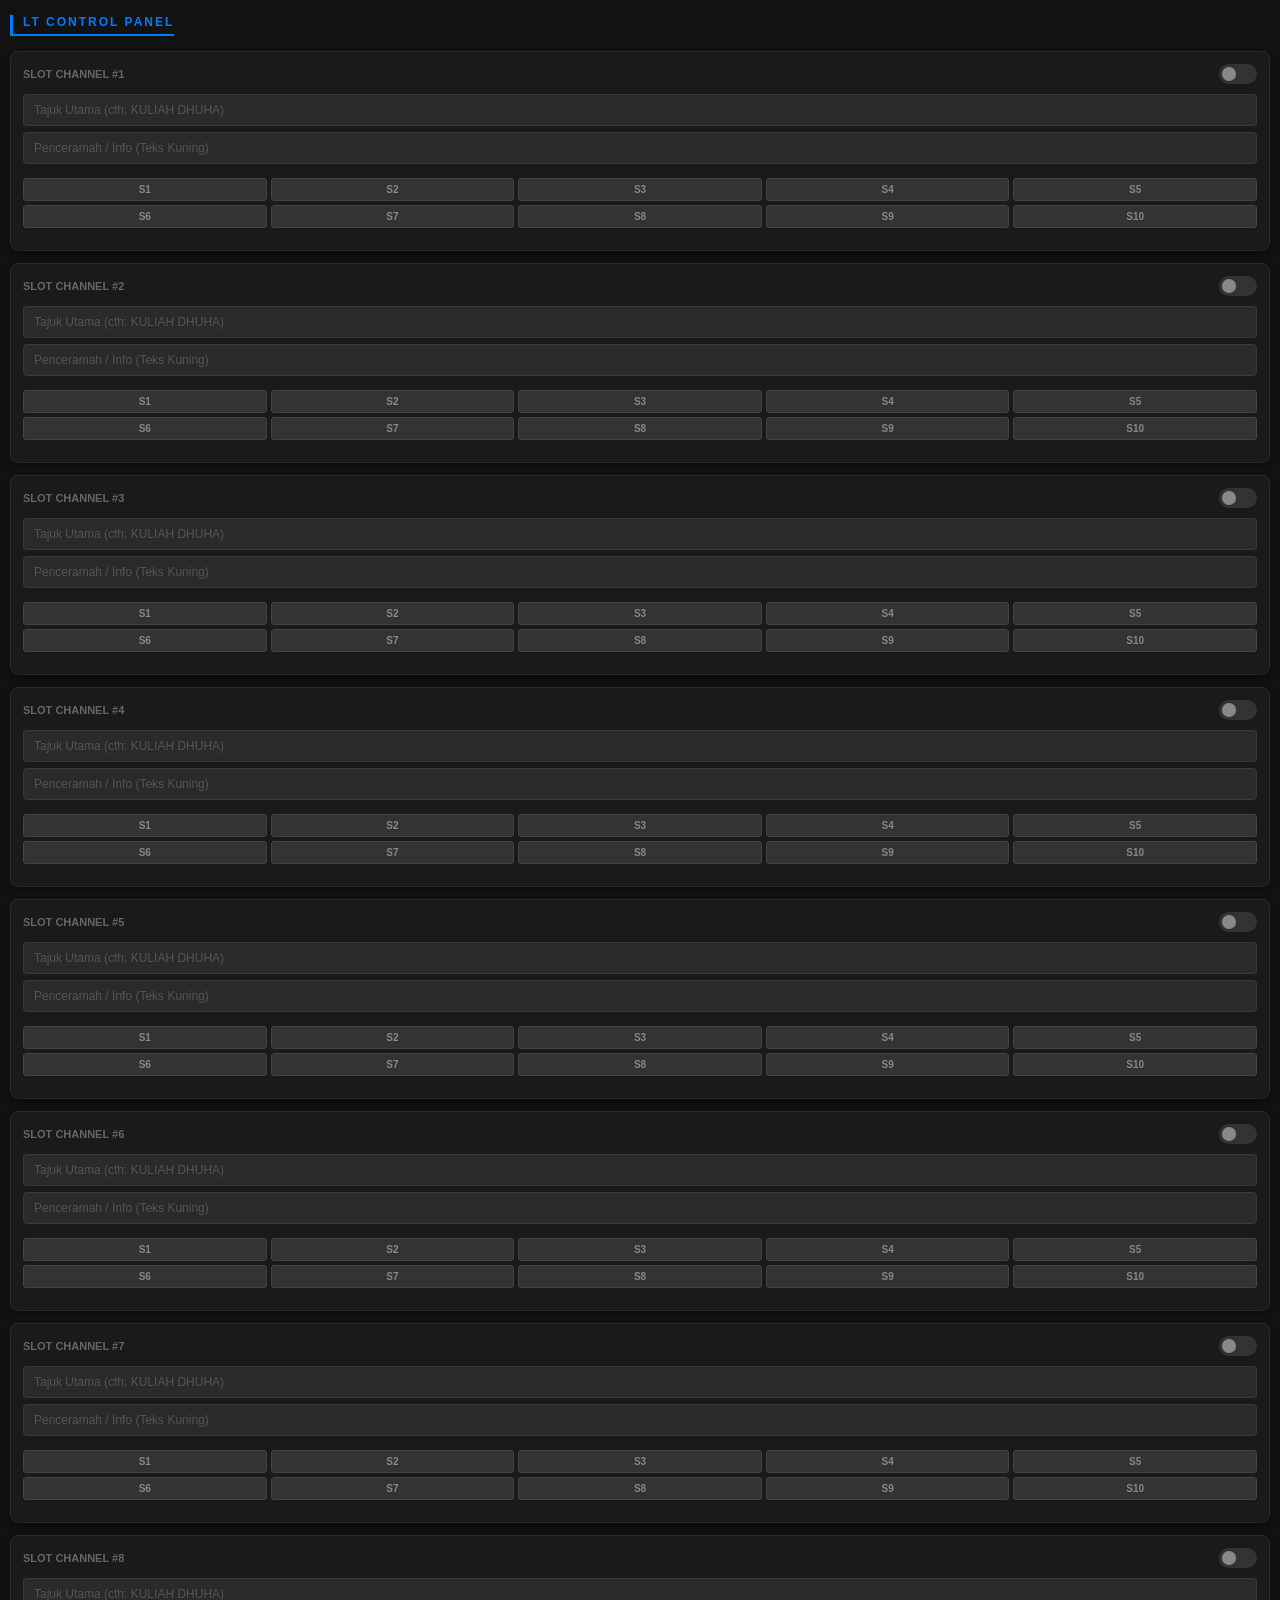
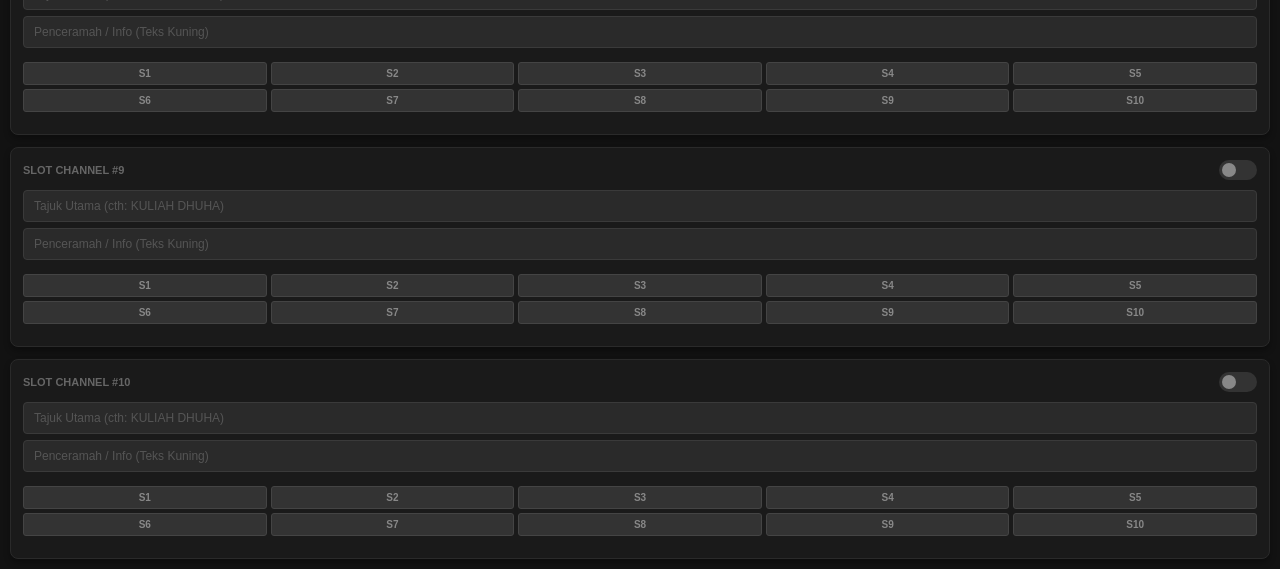
==== commit b12d5e76: "Update index.html" ====
--- a/index.html
+++ b/index.html
@@ -10,92 +10,118 @@
         body.panel {
             background-color: #121212;
             color: #efefef;
-            font-family: 'Inter', sans-serif;
+            font-family: 'Segoe UI', Roboto, sans-serif;
             margin: 0;
             padding: 10px;
+            overflow-x: hidden;
         }
 
         h2 {
-            font-size: 14px;
+            font-size: 12px;
             text-transform: uppercase;
-            letter-spacing: 1px;
+            letter-spacing: 2px;
             color: #007bff;
-            margin-bottom: 15px;
-            border-bottom: 1px solid #333;
+            margin: 5px 0 15px 0;
+            border-bottom: 2px solid #007bff;
             padding-bottom: 5px;
-        }
-
-        /* Layout Menegak */
+            display: inline-block;
+        }
+
+        /* Layout Menegak - Compact untuk Dock OBS */
         #container {
             display: flex;
             flex-direction: column;
-            gap: 8px;
-            max-width: 300px; /* Lebar sesuai untuk dock kiri OBS */
+            gap: 12px;
+            max-width: 100%;
         }
 
         .lt-row {
-            background: #1e1e1e;
-            border-radius: 6px;
-            padding: 10px;
+            background: #1a1a1a;
+            border-radius: 8px;
+            padding: 12px;
             border: 1px solid #2a2a2a;
+            box-shadow: 0 4px 6px rgba(0,0,0,0.3);
+            transition: border-color 0.3s;
+        }
+
+        .lt-row:hover {
+            border-color: #3a3a3a;
         }
 
         .lt-header {
             display: flex;
             justify-content: space-between;
             align-items: center;
-            margin-bottom: 8px;
+            margin-bottom: 10px;
         }
 
         .lt-title {
-            font-size: 12px;
-            font-weight: bold;
-            color: #888;
-        }
-
-        /* Input Ringkas */
+            font-size: 11px;
+            font-weight: 800;
+            color: #666;
+            text-transform: uppercase;
+        }
+
+        /* Input Styling */
         input {
             width: 100%;
+            background: #252525;
+            border: 1px solid #333;
+            color: #fff;
+            padding: 8px;
+            font-size: 13px;
+            border-radius: 4px;
+            margin-bottom: 6px;
+            box-sizing: border-box;
+            outline: none;
+        }
+
+        input:focus {
+            border-color: #007bff;
             background: #2a2a2a;
-            border: 1px solid #3a3a3a;
-            color: white;
-            padding: 6px;
-            font-size: 12px;
-            border-radius: 4px;
-            margin-bottom: 4px;
-            box-sizing: border-box;
-        }
-
-        /* Slot Buttons Kompak */
+        }
+
+        input::placeholder {
+            color: #555;
+        }
+
+        /* Slot Buttons Grid */
         .slot-grid {
             display: grid;
             grid-template-columns: repeat(5, 1fr);
-            gap: 3px;
-            margin-bottom: 8px;
+            gap: 4px;
+            margin-top: 8px;
         }
 
         .slot-btn {
             background: #333;
-            border: none;
-            color: #aaa;
-            font-size: 9px;
-            padding: 4px 0;
+            border: 1px solid #444;
+            color: #888;
+            font-size: 10px;
+            font-weight: bold;
+            padding: 5px 0;
             border-radius: 3px;
             cursor: pointer;
+            transition: all 0.2s;
+        }
+
+        .slot-btn:hover {
+            background: #444;
+            color: #fff;
         }
 
         .slot-btn.active {
-            background: #444;
+            background: rgba(0, 123, 255, 0.1);
             color: #007bff;
-            border: 1px solid #007bff;
-        }
-
-        /* Toggle Switch Moden */
+            border-color: #007bff;
+        }
+
+        /* Toggle Switch */
         .switch {
             position: relative;
             display: inline-block;
-            width: 34px;
-            height: 18px;
+            width: 38px;
+            height: 20px;
         }
 
         .switch input { opacity: 0; width: 0; height: 0; }
@@ -104,71 +130,94 @@
             position: absolute;
             cursor: pointer;
             top: 0; left: 0; right: 0; bottom: 0;
-            background-color: #444;
+            background-color: #333;
             transition: .3s;
-            border-radius: 18px;
+            border-radius: 20px;
         }
 
         .slider:before {
             position: absolute;
             content: "";
             height: 14px; width: 14px;
-            left: 2px; bottom: 2px;
-            background-color: white;
+            left: 3px; bottom: 3px;
+            background-color: #888;
             transition: .3s;
             border-radius: 50%;
         }
 
         input:checked + .slider { background-color: #28a745; }
-        input:checked + .slider:before { transform: translateX(16px); }
+        input:checked + .slider:before { 
+            transform: translateX(18px); 
+            background-color: white;
+        }
 
     </style>
 </head>
 <body class="panel">
-    <h2>LT Control</h2>
-    <div id="container"></div>
+    <h2>LT Control Panel</h2>
+    
+    <div id="container">
+        </div>
 
     <script>
         const bcp = new BroadcastChannel('obs-lower-thirds-channel');
 
+        // Jana 10 baris LT secara automatik
         for (let i = 1; i <= 10; i++) {
             $('#container').append(`
                 <div class="lt-row">
                     <div class="lt-header">
-                        <span class="lt-title">LT #${i}</span>
+                        <span class="lt-title">Slot Channel #${i}</span>
                         <label class="switch">
                             <input type="checkbox" id="toggle-${i}" onchange="sendToggle(${i})">
                             <span class="slider"></span>
                         </label>
                     </div>
-                    <input type="text" id="alt-${i}-name" placeholder="Nama">
-                    <input type="text" id="alt-${i}-info" placeholder="Info">
-                    <div class="slot-grid" id="slots-${i}"></div>
+                    <input type="text" id="alt-${i}-name" placeholder="Tajuk Utama (cth: KULIAH DHUHA)">
+                    <input type="text" id="alt-${i}-info" placeholder="Penceramah / Info (Teks Kuning)">
+                    
+                    <div class="slot-grid" id="slots-${i}">
+                        </div>
                 </div>
             `);
 
             for (let s = 1; s <= 10; s++) {
                 $(`#slots-${i}`).append(`
-                    <button class="slot-btn" id="btn-lt-${i}-s-${s}" onclick="handleSlot(${i}, ${s})">S${s}</button>
+                    <button class="slot-btn" id="btn-lt-${i}-s-${s}" onclick="handleSlot(${i}, ${s})" title="Simpan/Muat Slot ${s}">S${s}</button>
                 `);
             }
         }
 
+        // Fungsi Simpan & Muat (LocalStorage)
         function handleSlot(ltId, slotId) {
-            const n = $(`#alt-${ltId}-name`);
-            const f = $(`#alt-${ltId}-info`);
-            const key = `lt-${ltId}-s-${slotId}`;
-            const saved = localStorage.getItem(key);
-
-            if (n.val() === "" && saved) {
-                const data = JSON.parse(saved);
-                n.val(data.name); f.val(data.info);
-            } else {
-                localStorage.setItem(key, JSON.stringify({name: n.val(), info: f.val()}));
+            const nameInput = $(`#alt-${ltId}-name`);
+            const infoInput = $(`#alt-${ltId}-info`);
+            const key = `lt-storage-${ltId}-s-${slotId}`;
+            const savedData = localStorage.getItem(key);
+
+            // Jika input kosong dan ada data disimpan, kita MUAT (LOAD)
+            if (nameInput.val() === "" && savedData) {
+                const data = JSON.parse(savedData);
+                nameInput.val(data.name);
+                infoInput.val(data.info);
+                
+                // Jika sedang ON, kemaskini terus ke OBS
+                if ($(`#toggle-${ltId}`).is(':checked')) {
+                    sendToggle(ltId);
+                }
+            } 
+            // Jika input ada teks, kita SIMPAN (SAVE)
+            else if (nameInput.val() !== "") {
+                const dataToSave = {
+                    name: nameInput.val(),
+                    info: infoInput.val()
+                };
+                localStorage.setItem(key, JSON.stringify(dataToSave));
                 $(`#btn-lt-${ltId}-s-${slotId}`).addClass('active');
             }
         }
 
+        // Fungsi hantar data ke OBS (browser-source.html)
         function sendToggle(id) {
             const isChecked = $(`#toggle-${id}`).is(':checked');
             bcp.postMessage({
@@ -179,10 +228,13 @@
             });
         }
 
+        // Semak butang yang ada data tersimpan semasa mula
         $(document).ready(function() {
             for (let i = 1; i <= 10; i++) {
                 for (let s = 1; s <= 10; s++) {
-                    if (localStorage.getItem(`lt-${i}-s-${s}`)) $(`#btn-lt-${i}-s-${s}`).addClass('active');
+                    if (localStorage.getItem(`lt-storage-${i}-s-${s}`)) {
+                        $(`#btn-lt-${i}-s-${s}`).addClass('active');
+                    }
                 }
             }
         });
--- a/common/css/style-control_panel.css
+++ b/common/css/style-control_panel.css
@@ -1,83 +1,172 @@
+/* Style Control Panel - Sleek Vertical Edition
+   Sesuai untuk OBS Dock (Panel Kiri/Kanan)
+*/
+
 body.panel {
-    background-color: #1a1a1a;
-    color: #e0e0e0;
-    font-family: 'Segoe UI', Tahoma, Geneva, Verdana, sans-serif;
-    padding: 20px;
+    background-color: #121212; /* Warna lebih gelap untuk kontras */
+    color: #efefef;
+    font-family: 'Inter', 'Segoe UI', Roboto, Helvetica, Arial, sans-serif;
+    margin: 0;
+    padding: 10px;
+    scrollbar-width: thin;
+    scrollbar-color: #333 #121212;
 }
 
-h1 {
-    border-bottom: 2px solid #333;
-    padding-bottom: 10px;
-    color: #007bff;
+/* Custom Scrollbar untuk Chrome/Edge */
+body::-webkit-scrollbar {
+    width: 6px;
+}
+body::-webkit-scrollbar-track {
+    background: #121212;
+}
+body::-webkit-scrollbar-thumb {
+    background-color: #333;
+    border-radius: 10px;
 }
 
-.lt-section {
-    background: #252525;
-    border-radius: 8px;
-    padding: 15px;
-    margin-bottom: 20px;
-    box-shadow: 0 4px 6px rgba(0,0,0,0.3);
+h2 {
+    font-size: 14px;
+    text-transform: uppercase;
+    letter-spacing: 1.5px;
+    color: #007bff;
+    margin: 10px 0 15px 5px;
+    border-left: 3px solid #007bff;
+    padding-left: 10px;
 }
 
-.lt-section h3 {
-    margin-top: 0;
-    color: #ffc107; /* Warna emas untuk tajuk LT */
+/* Bekas Baris LT */
+#container {
+    display: flex;
+    flex-direction: column;
+    gap: 10px;
 }
 
-input[type="text"] {
-    background: #333;
-    border: 1px solid #444;
-    color: white;
-    padding: 8px;
-    border-radius: 4px;
-    width: calc(100% - 20px);
+.lt-row {
+    background: #1e1e1e;
+    border-radius: 6px;
+    padding: 12px;
+    border: 1px solid #2a2a2a;
+    transition: border 0.3s ease;
+}
+
+.lt-row:hover {
+    border-color: #3a3a3a;
+}
+
+.lt-header {
+    display: flex;
+    justify-content: space-between;
+    align-items: center;
     margin-bottom: 10px;
 }
 
-/* Grid Butang Slot (10 Slot) */
+.lt-title {
+    font-size: 11px;
+    font-weight: 700;
+    color: #888;
+    text-transform: uppercase;
+}
+
+/* Input Gaya Kompak */
+input[type="text"] {
+    width: 100%;
+    background: #2a2a2a;
+    border: 1px solid #3a3a3a;
+    color: white;
+    padding: 8px 10px;
+    font-size: 12px;
+    border-radius: 4px;
+    margin-bottom: 6px;
+    box-sizing: border-box;
+    transition: all 0.2s ease;
+}
+
+input[type="text"]:focus {
+    border-color: #007bff;
+    outline: none;
+    background: #333;
+}
+
+/* Grid Butang Slot (S1-S10) */
 .slot-grid {
     display: grid;
     grid-template-columns: repeat(5, 1fr);
-    gap: 8px;
-    margin: 10px 0;
+    gap: 4px;
+    margin-bottom: 10px;
 }
 
 .slot-btn {
-    background: #444;
-    border: none;
-    color: white;
-    padding: 5px;
+    background: #333;
+    border: 1px solid transparent;
+    color: #999;
+    font-size: 10px;
+    padding: 5px 0;
     border-radius: 3px;
     cursor: pointer;
-    font-size: 12px;
-    transition: 0.2s;
+    transition: all 0.2s;
 }
 
 .slot-btn:hover {
-    background: #666;
+    background: #444;
+    color: white;
 }
 
 .slot-btn.active {
-    background: #28a745; /* Hijau jika slot dipilih */
-}
-
-/* Butang ON/OFF */
-button.on-btn {
-    background: #28a745;
-    color: white;
-    border: none;
-    padding: 10px 20px;
-    border-radius: 4px;
-    cursor: pointer;
+    background: #1a2533;
+    color: #007bff;
+    border: 1px solid #007bff;
     font-weight: bold;
 }
 
-button.off-btn {
-    background: #dc3545;
-    color: white;
-    border: none;
-    padding: 10px 20px;
-    border-radius: 4px;
+/* MODEN TOGGLE SWITCH (iOS Style) */
+.switch {
+    position: relative;
+    display: inline-block;
+    width: 34px;
+    height: 18px;
+}
+
+.switch input {
+    opacity: 0;
+    width: 0;
+    height: 0;
+}
+
+.slider {
+    position: absolute;
     cursor: pointer;
-    font-weight: bold;
+    top: 0;
+    left: 0;
+    right: 0;
+    bottom: 0;
+    background-color: #444;
+    transition: .3s;
+    border-radius: 18px;
 }
+
+.slider:before {
+    position: absolute;
+    content: "";
+    height: 14px;
+    width: 14px;
+    left: 2px;
+    bottom: 2px;
+    background-color: white;
+    transition: .3s;
+    border-radius: 50%;
+}
+
+input:checked + .slider {
+    background-color: #28a745; /* Warna Hijau bila ON */
+}
+
+input:checked + .slider:before {
+    transform: translateX(16px);
+}
+
+/* Support untuk skrin sangat sempit */
+@media screen and (max-width: 250px) {
+    .slot-grid {
+        grid-template-columns: repeat(2, 1fr);
+    }
+}
